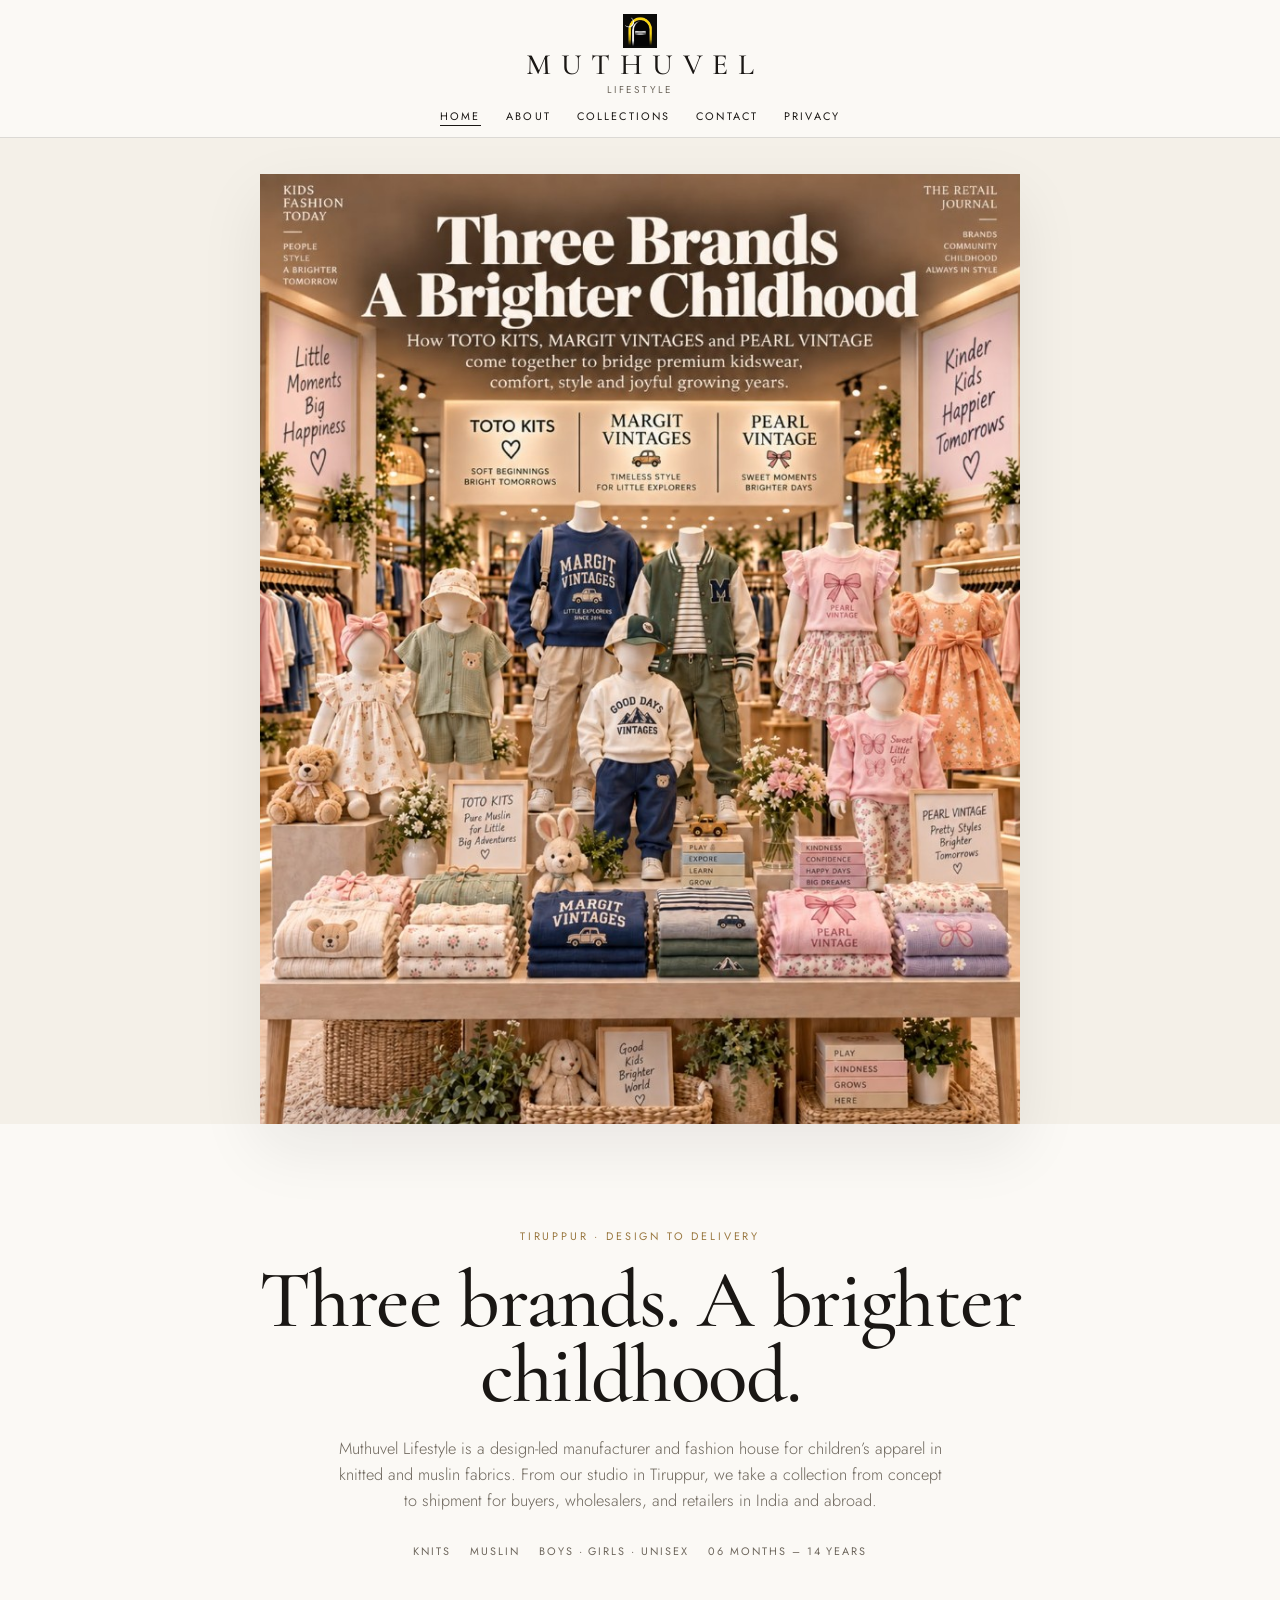
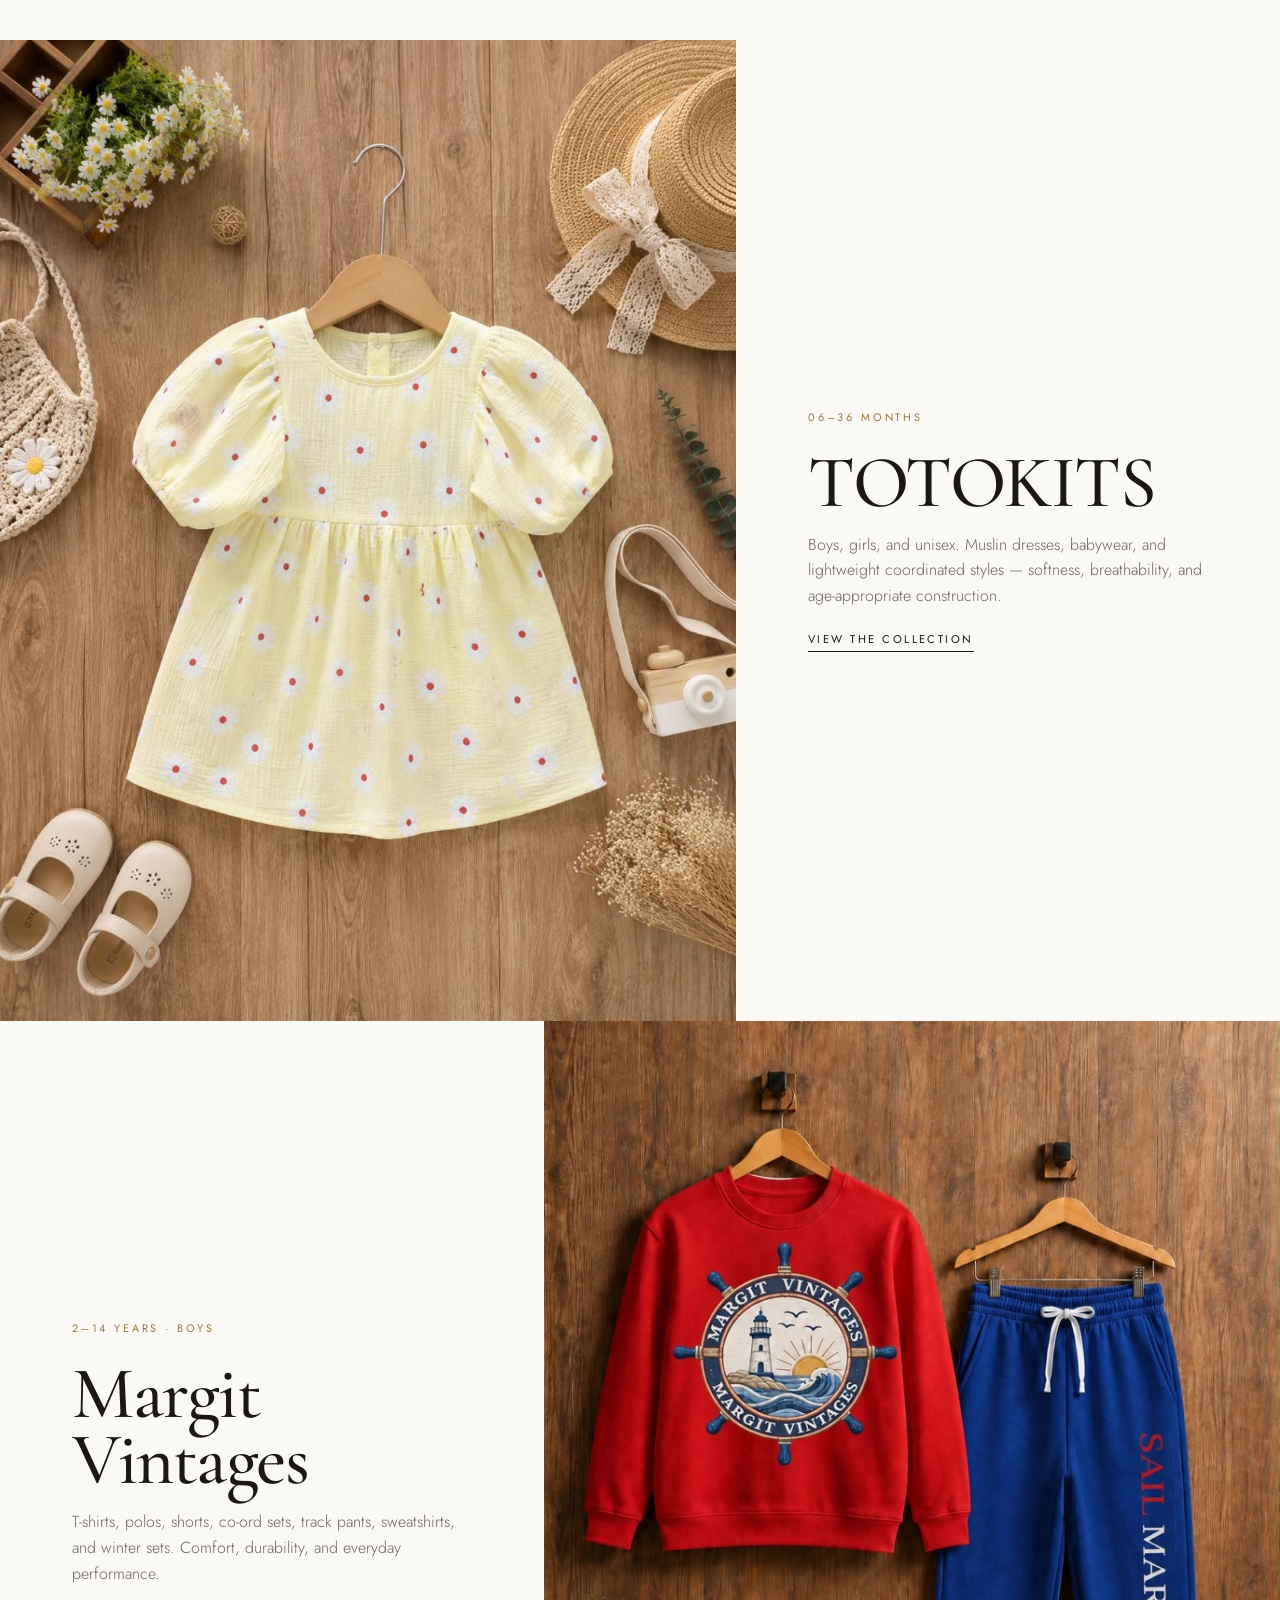
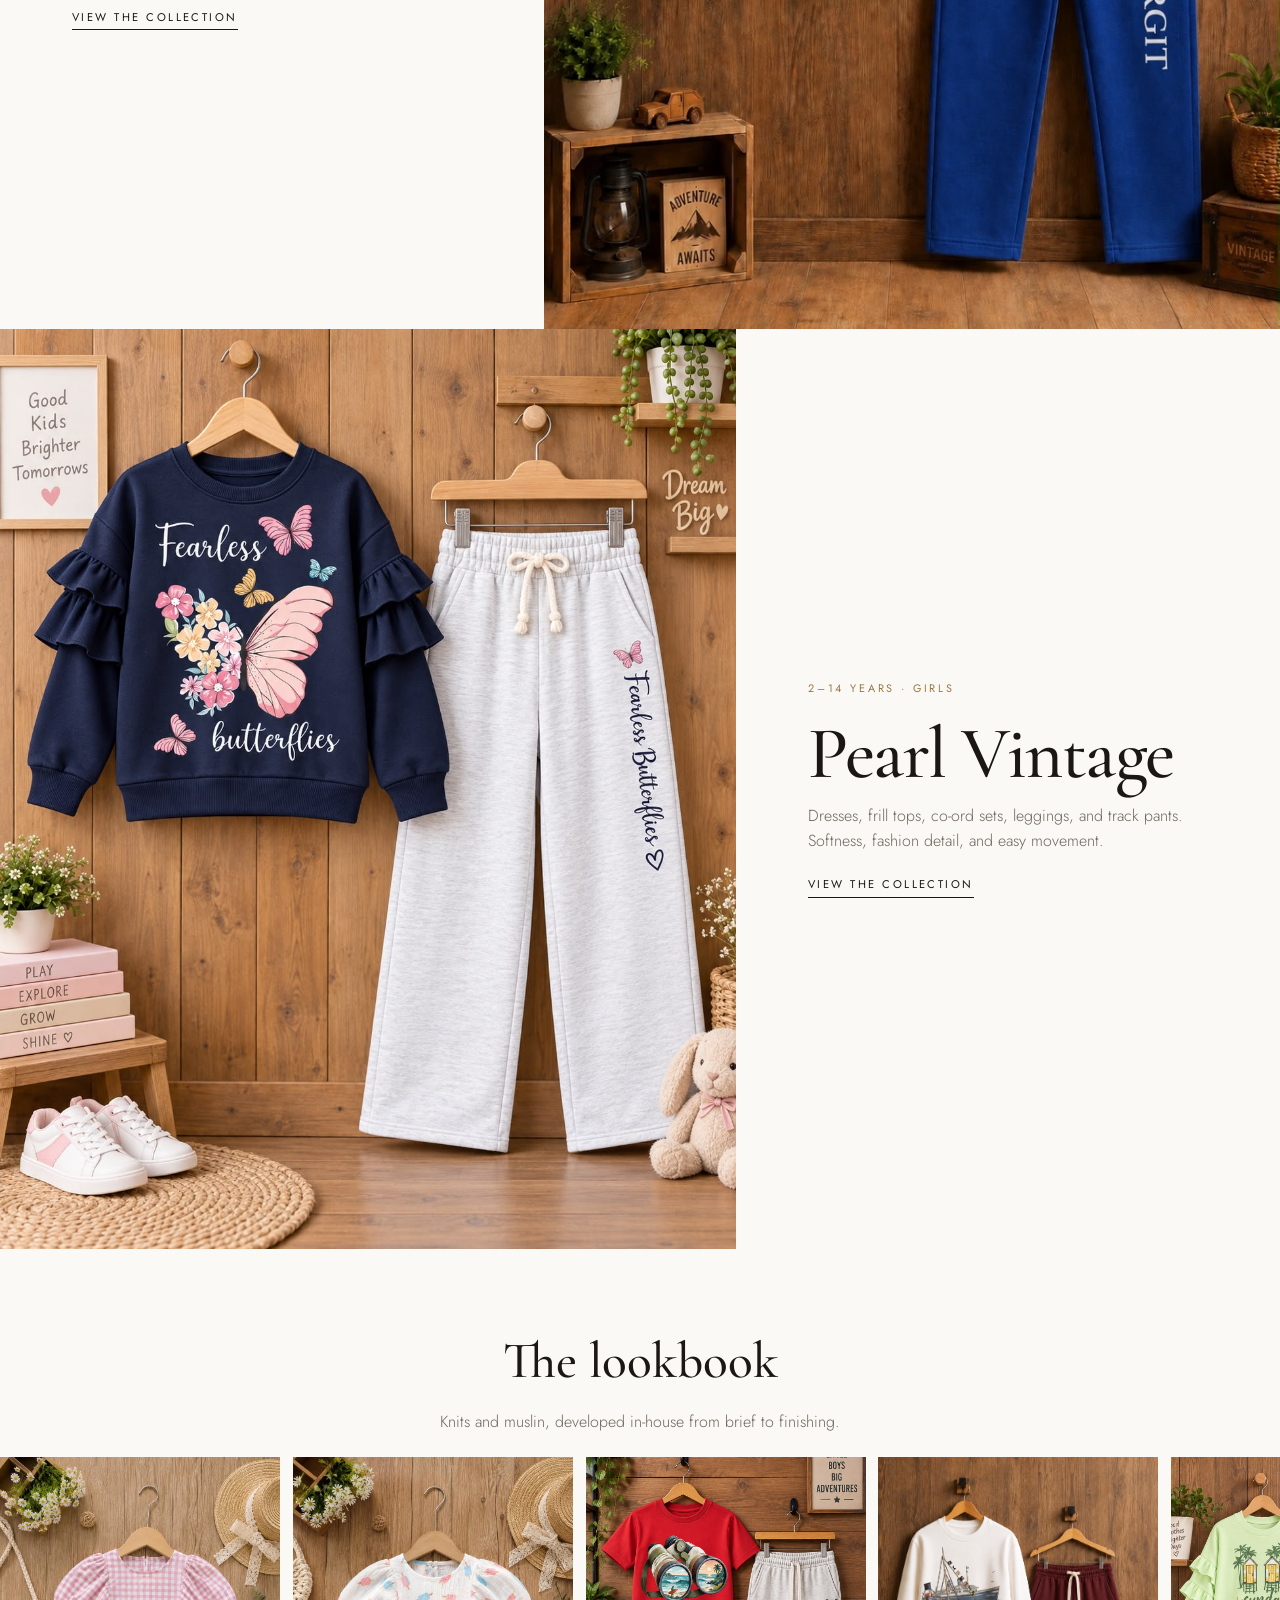
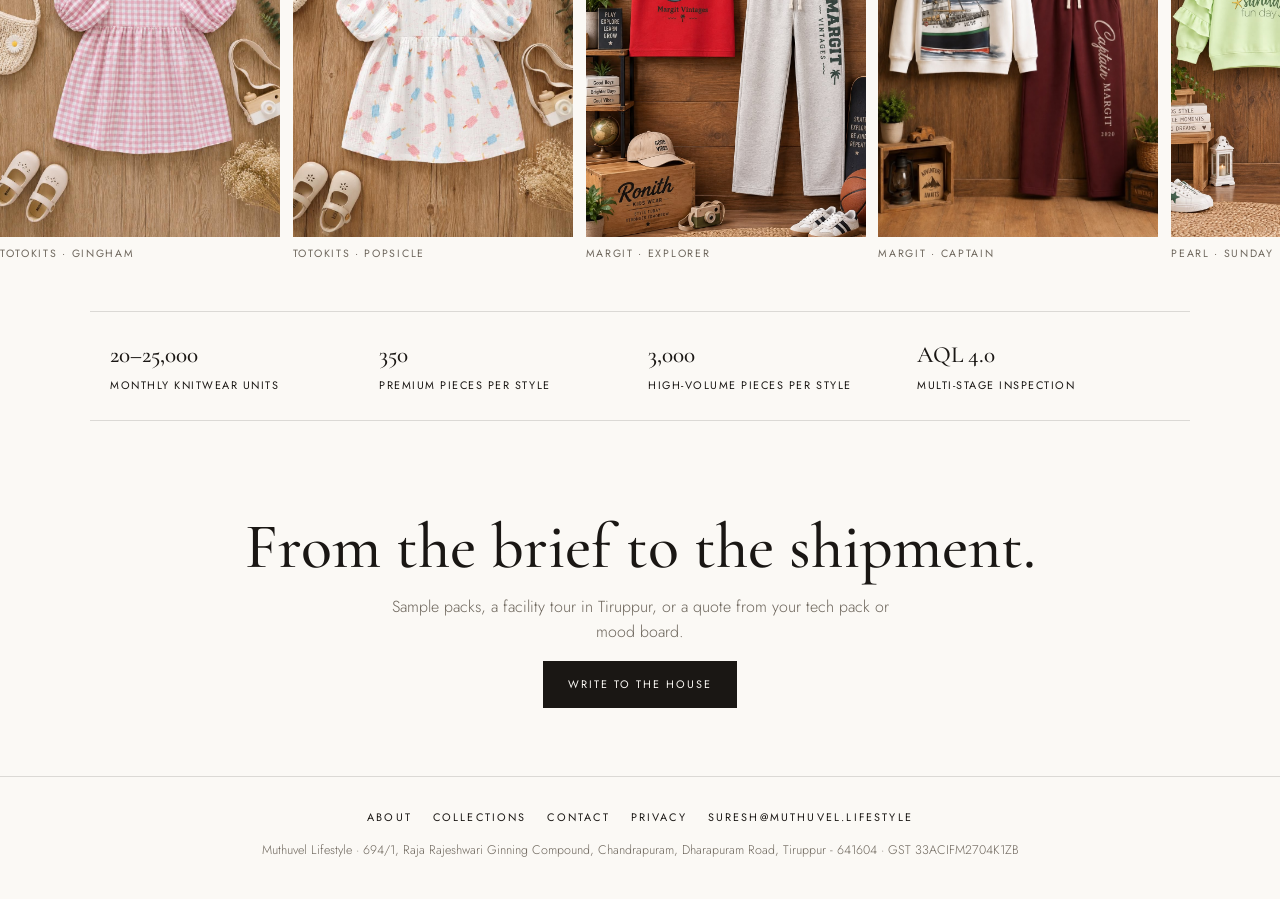
==== index.html @ 014ad710 "Website Creation Stage 1" ====
<!DOCTYPE html>
<html lang="en">
<head>
  <meta charset="UTF-8">
  <meta name="viewport" content="width=device-width, initial-scale=1.0">
  <meta name="description" content="Muthuvel Lifestyle — children’s apparel design and manufacturing in Tiruppur. TOTOKITS, Margit Vintages, and Pearl Vintage.">
  <title>Muthuvel Lifestyle | Children’s Apparel</title>
  <link rel="icon" href="assets/images/logo.jpeg">
  <link rel="preconnect" href="https://fonts.googleapis.com">
  <link rel="preconnect" href="https://fonts.gstatic.com" crossorigin>
  <link href="https://fonts.googleapis.com/css2?family=Cormorant+Garamond:ital,wght@0,500;0,600;1,500&family=Jost:wght@300;400;500&display=swap" rel="stylesheet">
  <link rel="stylesheet" href="css/style.css">
</head>
<body>
  <header class="site-header">
    <button class="menu-toggle" aria-label="Open menu" aria-expanded="false">
      <span></span><span></span><span></span>
    </button>
    <a href="index.html" class="wordmark">
      <img class="logo-mark" src="assets/images/logo.jpeg" alt="">
      <span class="wordmark-name">Muthuvel</span>
      <span class="wordmark-sub">Lifestyle</span>
    </a>
    <nav class="nav-desktop" aria-label="Main navigation">
      <a href="index.html" class="active">Home</a>
      <a href="about.html">About</a>
      <a href="products.html">Collections</a>
      <a href="contact.html">Contact</a>
      <a href="privacy-policy.html">Privacy</a>
    </nav>
    <nav class="nav-mobile" aria-label="Mobile navigation">
      <a href="index.html" class="active">Home</a>
      <a href="about.html">About</a>
      <a href="products.html">Collections</a>
      <a href="contact.html">Contact</a>
      <a href="privacy-policy.html">Privacy</a>
    </nav>
  </header>

  <main>
    <figure class="campaign">
      <img src="assets/images/campaign.jpg" alt="Three brands, a brighter childhood: TOTOKITS, Margit Vintages, and Pearl Vintage displayed together.">
    </figure>

    <section class="manifesto">
      <span class="eyebrow">Tiruppur · Design to delivery</span>
      <h1>Three brands. A brighter childhood.</h1>
      <p>Muthuvel Lifestyle is a design-led manufacturer and fashion house for children’s apparel in knitted and muslin fabrics. From our studio in Tiruppur, we take a collection from concept to shipment for buyers, wholesalers, and retailers in India and abroad.</p>
      <div class="pills">
        <span>Knits</span>
        <span>Muslin</span>
        <span>Boys · Girls · Unisex</span>
        <span>06 months – 14 years</span>
      </div>
    </section>

    <section class="chapter">
      <div class="chapter-media">
        <img src="assets/images/totokits-daisy.jpg" alt="Yellow muslin baby dress with a daisy print.">
      </div>
      <div class="chapter-copy">
        <span class="eyebrow">06–36 months</span>
        <h2>TOTOKITS</h2>
        <p>Boys, girls, and unisex. Muslin dresses, babywear, and lightweight coordinated styles — softness, breathability, and age-appropriate construction.</p>
        <a class="text-link" href="products.html#totokits">View the collection</a>
      </div>
    </section>

    <section class="chapter reverse">
      <div class="chapter-media">
        <img src="assets/images/margit-sail.jpg" alt="Red Margit Vintages sweatshirt with a ship’s wheel and blue track pants.">
      </div>
      <div class="chapter-copy">
        <span class="eyebrow">2–14 years · Boys</span>
        <h2>Margit Vintages</h2>
        <p>T-shirts, polos, shorts, co-ord sets, track pants, sweatshirts, and winter sets. Comfort, durability, and everyday performance.</p>
        <a class="text-link" href="products.html#margit">View the collection</a>
      </div>
    </section>

    <section class="chapter">
      <div class="chapter-media">
        <img src="assets/images/pearl-butterflies.jpg" alt="Navy girls’ sweatshirt with butterflies and grey wide-leg pants.">
      </div>
      <div class="chapter-copy">
        <span class="eyebrow">2–14 years · Girls</span>
        <h2>Pearl Vintage</h2>
        <p>Dresses, frill tops, co-ord sets, leggings, and track pants. Softness, fashion detail, and easy movement.</p>
        <a class="text-link" href="products.html#pearl">View the collection</a>
      </div>
    </section>

    <section>
      <div class="section-label">
        <h2>The lookbook</h2>
        <p>Knits and muslin, developed in-house from brief to finishing.</p>
      </div>
      <div class="film" tabindex="0" aria-label="Lookbook, scroll sideways">
        <figure>
          <img src="assets/images/totokits-gingham.jpg" alt="Pink gingham muslin baby dress">
          <figcaption>TOTOKITS · Gingham</figcaption>
        </figure>
        <figure>
          <img src="assets/images/totokits-popsicle.jpg" alt="White muslin dress with a popsicle print">
          <figcaption>TOTOKITS · Popsicle</figcaption>
        </figure>
        <figure>
          <img src="assets/images/margit-explorer.jpg" alt="Red explorer T-shirt and grey track pants">
          <figcaption>Margit · Explorer</figcaption>
        </figure>
        <figure>
          <img src="assets/images/margit-captain.jpg" alt="White ship sweatshirt and maroon track pants">
          <figcaption>Margit · Captain</figcaption>
        </figure>
        <figure>
          <img src="assets/images/pearl-sunday.jpg" alt="Mint sweatshirt and forest green pants">
          <figcaption>Pearl · Sunday</figcaption>
        </figure>
        <figure>
          <img src="assets/images/pearl-balloon.jpg" alt="Light blue balloon sweatshirt and pink pants">
          <figcaption>Pearl · Follow Your Heart</figcaption>
        </figure>
        <figure>
          <img src="assets/images/margit-rider.jpg" alt="Navy horse sweatshirt and tan track pants">
          <figcaption>Margit · Rider</figcaption>
        </figure>
        <figure>
          <img src="assets/images/pearl-strawberry.jpg" alt="Lilac strawberry sweatshirt and purple pants">
          <figcaption>Pearl · Strawberry Cream</figcaption>
        </figure>
      </div>
    </section>

    <section class="spec-bar" aria-label="Buyer specifications">
      <div><strong>20–25,000</strong> Monthly knitwear units</div>
      <div><strong>350</strong> Premium pieces per style</div>
      <div><strong>3,000</strong> High-volume pieces per style</div>
      <div><strong>AQL 4.0</strong> Multi-stage inspection</div>
    </section>

    <section class="close">
      <h2>From the brief to the shipment.</h2>
      <p>Sample packs, a facility tour in Tiruppur, or a quote from your tech pack or mood board.</p>
      <a class="btn" href="contact.html">Write to the house</a>
    </section>
  </main>

  <footer class="site-footer">
    <nav class="footer-nav" aria-label="Footer">
      <a href="about.html">About</a>
      <a href="products.html">Collections</a>
      <a href="contact.html">Contact</a>
      <a href="privacy-policy.html">Privacy</a>
      <a href="mailto:suresh@muthuvel.lifestyle">suresh@muthuvel.lifestyle</a>
    </nav>
    <p>Muthuvel Lifestyle · 694/1, Raja Rajeshwari Ginning Compound, Chandrapuram, Dharapuram Road, Tiruppur - 641604 · GST 33ACIFM2704K1ZB</p>
  </footer>
  <script src="js/main.js"></script>
</body>
</html>
---- css/style.css ----
:root {
  --paper: #f4f0e8;
  --white: #fbf9f5;
  --ink: #1a1714;
  --muted: #6d665c;
  --line: rgba(26, 23, 20, 0.14);
  --gold: #9a7840;
  --serif: "Cormorant Garamond", "Times New Roman", serif;
  --sans: "Jost", system-ui, sans-serif;
}

*,
*::before,
*::after {
  box-sizing: border-box;
  margin: 0;
  padding: 0;
}

html {
  scroll-behavior: smooth;
}

body {
  font-family: var(--sans);
  background: var(--white);
  color: var(--ink);
  line-height: 1.6;
  font-weight: 400;
  -webkit-font-smoothing: antialiased;
}

img {
  max-width: 100%;
  height: auto;
  display: block;
}

a {
  color: inherit;
  text-decoration: none;
}

button,
input,
textarea,
select {
  font: inherit;
  color: inherit;
}

.site-header {
  position: sticky;
  top: 0;
  z-index: 40;
  background: rgba(251, 249, 245, 0.94);
  backdrop-filter: blur(12px);
  border-bottom: 1px solid var(--line);
  text-align: center;
  padding: 0.85rem 3rem 0.7rem;
}

.wordmark {
  display: inline-flex;
  flex-direction: column;
  align-items: center;
  gap: 0.15rem;
}

.logo-mark {
  width: 34px;
  height: 34px;
  object-fit: cover;
}

.wordmark-name {
  font-family: var(--serif);
  font-weight: 500;
  font-size: clamp(1.35rem, 2.4vw, 1.85rem);
  letter-spacing: 0.32em;
  text-transform: uppercase;
  line-height: 1;
  padding-left: 0.32em;
}

.wordmark-sub {
  font-size: 0.62rem;
  letter-spacing: 0.28em;
  text-transform: uppercase;
  color: var(--muted);
}

.nav-desktop {
  display: none;
  justify-content: center;
  gap: 1.6rem;
  margin-top: 0.65rem;
}

.nav-desktop a,
.nav-mobile a,
.collection-nav a,
.footer-nav a {
  font-size: 0.68rem;
  letter-spacing: 0.2em;
  text-transform: uppercase;
}

.nav-desktop a.active {
  box-shadow: inset 0 -1px 0 var(--ink);
}

.menu-toggle {
  position: absolute;
  left: 0.85rem;
  top: 1rem;
  width: 42px;
  height: 42px;
  border: 0;
  background: transparent;
  display: flex;
  flex-direction: column;
  justify-content: center;
  gap: 5px;
  cursor: pointer;
}

.menu-toggle span {
  display: block;
  width: 18px;
  height: 1px;
  background: var(--ink);
  margin: 0 auto;
}

.nav-mobile {
  display: none;
  flex-direction: column;
  gap: 0.85rem;
  padding: 0.4rem 0 0.8rem;
}

.nav-mobile.open {
  display: flex;
}

.nav-mobile a.active {
  color: var(--gold);
}

@media (min-width: 860px) {
  .nav-desktop {
    display: flex;
  }

  .menu-toggle,
  .nav-mobile {
    display: none !important;
  }
}

.campaign {
  background: var(--paper);
  display: flex;
  justify-content: center;
  padding: 2.25rem 1.25rem 0;
}

.campaign img {
  width: min(760px, 100%);
  box-shadow: 0 24px 60px rgba(26, 23, 20, 0.08);
}

.manifesto {
  max-width: 860px;
  margin: 0 auto;
  padding: 6.5rem 1.5rem 5rem;
  text-align: center;
}

.eyebrow {
  display: block;
  font-size: 0.68rem;
  letter-spacing: 0.26em;
  text-transform: uppercase;
  color: var(--gold);
  margin-bottom: 1.1rem;
}

.manifesto h1,
.page-title h1,
.chapter-copy h2,
.essay-lead,
.contact-panel h1,
.collection-title {
  font-family: var(--serif);
  font-weight: 500;
  letter-spacing: -0.02em;
}

.manifesto h1,
.page-title h1 {
  font-size: clamp(2.7rem, 6.4vw, 5.1rem);
  line-height: 0.92;
  margin-bottom: 1.4rem;
}

.manifesto p,
.page-title p {
  max-width: 38rem;
  margin: 0 auto;
  color: var(--muted);
  font-size: 1.02rem;
  font-weight: 300;
}

.pills {
  display: flex;
  flex-wrap: wrap;
  justify-content: center;
  gap: 0.7rem 1.2rem;
  margin-top: 1.8rem;
  font-size: 0.68rem;
  letter-spacing: 0.18em;
  text-transform: uppercase;
  color: var(--muted);
}

.chapter {
  display: grid;
  background: var(--paper);
}

.chapter-media img {
  width: 100%;
  height: 78vw;
  max-height: 820px;
  object-fit: cover;
}

.chapter-copy {
  display: flex;
  flex-direction: column;
  justify-content: center;
  padding: 3.2rem 1.6rem;
  background: var(--white);
}

.chapter-copy h2 {
  font-size: clamp(3rem, 6vw, 4.6rem);
  line-height: 0.9;
  margin: 0.35rem 0 1rem;
}

.chapter-copy p {
  max-width: 28rem;
  color: var(--muted);
  font-weight: 300;
  margin-bottom: 1.4rem;
}

.text-link {
  font-size: 0.7rem;
  letter-spacing: 0.22em;
  text-transform: uppercase;
  border-bottom: 1px solid var(--ink);
  align-self: flex-start;
  padding-bottom: 0.15rem;
}

@media (min-width: 960px) {
  .chapter {
    grid-template-columns: 1.15fr 0.85fr;
    min-height: 88vh;
  }

  .chapter.reverse {
    grid-template-columns: 0.85fr 1.15fr;
  }

  .chapter.reverse .chapter-copy {
    order: -1;
  }

  .chapter-media img {
    height: 100%;
    min-height: 88vh;
    max-height: none;
  }

  .chapter-copy {
    padding: 4rem 4.5rem;
  }
}

.section-label {
  text-align: center;
  padding: 4.5rem 1.25rem 1.4rem;
}

.section-label h2 {
  font-family: var(--serif);
  font-weight: 500;
  font-size: clamp(2.2rem, 4vw, 3.2rem);
}

.section-label p {
  color: var(--muted);
  font-weight: 300;
  margin-top: 0.4rem;
}

.film {
  display: flex;
  gap: 0.8rem;
  overflow-x: auto;
  padding: 0 1.25rem 3rem;
  scroll-snap-type: x mandatory;
}

.film figure {
  flex: 0 0 auto;
  scroll-snap-align: start;
  width: min(280px, 72vw);
}

.film img {
  width: 100%;
  height: 380px;
  object-fit: cover;
}

.film figcaption,
.look figcaption {
  margin-top: 0.55rem;
  font-size: 0.66rem;
  letter-spacing: 0.16em;
  text-transform: uppercase;
  color: var(--muted);
}

.spec-bar {
  display: grid;
  grid-template-columns: 1fr 1fr;
  gap: 1.2rem 1rem;
  margin: 1rem 1.25rem 0;
  padding: 1.4rem 0;
  border-top: 1px solid var(--line);
  border-bottom: 1px solid var(--line);
}

.spec-bar div {
  font-size: 0.68rem;
  letter-spacing: 0.14em;
  text-transform: uppercase;
}

.spec-bar strong {
  display: block;
  font-family: var(--serif);
  font-size: 1.45rem;
  font-weight: 500;
  letter-spacing: 0;
  text-transform: none;
  margin-bottom: 0.15rem;
}

@media (min-width: 800px) {
  .spec-bar {
    grid-template-columns: repeat(4, 1fr);
    margin: 0 auto;
    max-width: 1100px;
    padding: 1.6rem 1.25rem;
  }
}

.close {
  text-align: center;
  padding: 6rem 1.5rem 5rem;
}

.close h2 {
  font-family: var(--serif);
  font-weight: 500;
  font-size: clamp(2.6rem, 5vw, 4.2rem);
  line-height: 0.95;
  margin-bottom: 1rem;
}

.close p {
  color: var(--muted);
  font-weight: 300;
  max-width: 32rem;
  margin: 0 auto 1.6rem;
}

.page-title {
  text-align: center;
  padding: 5rem 1.5rem 2.5rem;
  max-width: 760px;
  margin: 0 auto;
}

.collection-nav {
  position: sticky;
  top: 104px;
  z-index: 20;
  display: flex;
  justify-content: center;
  flex-wrap: wrap;
  gap: 0.8rem 1.5rem;
  padding: 0.85rem 1rem;
  background: rgba(251, 249, 245, 0.94);
  border-bottom: 1px solid var(--line);
}

@media (min-width: 860px) {
  .collection-nav {
    top: 138px;
  }
}

.collection {
  max-width: 1180px;
  margin: 0 auto;
  padding: 4.5rem 1.25rem 1rem;
}

.collection-title {
  font-size: clamp(3rem, 7vw, 5.5rem);
  line-height: 0.88;
  margin-bottom: 0.6rem;
}

.collection-intro {
  max-width: 36rem;
  color: var(--muted);
  font-weight: 300;
  margin-bottom: 2rem;
}

.look {
  display: grid;
  gap: 2.5rem 1.25rem;
}

@media (min-width: 720px) {
  .look {
    grid-template-columns: 1fr 1fr;
  }

  .look figure:nth-child(3n) {
    grid-column: 1 / -1;
  }

  .look figure:nth-child(3n) img {
    max-height: 78vh;
    width: 100%;
    object-fit: cover;
  }
}

.look img {
  width: 100%;
  aspect-ratio: 4 / 5;
  object-fit: cover;
}

.fabric {
  max-width: 980px;
  margin: 0 auto;
  padding: 4rem 1.5rem 2rem;
  display: grid;
  gap: 2.5rem;
}

@media (min-width: 800px) {
  .fabric {
    grid-template-columns: 1fr 1fr;
    gap: 4rem;
  }
}

.fabric h3 {
  font-family: var(--serif);
  font-size: 2.2rem;
  font-weight: 500;
  margin: 0.3rem 0 0.6rem;
}

.fabric p,
.essay p,
.note {
  color: var(--muted);
  font-weight: 300;
}

.essay {
  max-width: 700px;
  margin: 0 auto;
  padding: 1rem 1.5rem 3rem;
}

.essay-lead {
  font-size: clamp(1.8rem, 3.4vw, 2.5rem);
  line-height: 1.2;
  color: var(--ink);
  margin-bottom: 1.4rem;
}

.essay p {
  font-size: 1.05rem;
  margin-bottom: 1.1rem;
}

.spread {
  max-width: 980px;
  margin: 0 auto;
  padding: 1rem 1.5rem 3rem;
  display: grid;
  gap: 2.5rem;
}

@media (min-width: 800px) {
  .spread {
    grid-template-columns: 1fr 1fr;
    gap: 4rem;
  }
}

.spread article {
  border-top: 1px solid var(--gold);
  padding-top: 1.1rem;
}

.spread h3,
.quiet-block h3 {
  font-family: var(--serif);
  font-weight: 500;
  font-size: 2rem;
  margin: 0.25rem 0 0.6rem;
}

.role,
.kicker {
  font-size: 0.66rem;
  letter-spacing: 0.2em;
  text-transform: uppercase;
  color: var(--gold);
}

.spread a,
.quiet-block a,
.policy a {
  border-bottom: 1px solid var(--line);
}

.lines {
  max-width: 860px;
  margin: 0 auto;
  padding: 0 1.5rem 3rem;
}

.lines div {
  display: grid;
  gap: 0.25rem;
  padding: 1.15rem 0;
  border-top: 1px solid var(--line);
}

.lines div:last-child {
  border-bottom: 1px solid var(--line);
}

@media (min-width: 720px) {
  .lines div {
    grid-template-columns: 0.7fr 1.1fr 1.4fr;
    gap: 1.5rem;
    align-items: baseline;
  }
}

.lines strong {
  font-weight: 500;
}

.lines span {
  color: var(--muted);
  font-weight: 300;
}

.principles {
  max-width: 860px;
  margin: 0 auto;
  padding: 0 1.5rem 4rem;
}

.principles article {
  padding: 1.3rem 0;
  border-top: 1px solid var(--line);
}

.principles h3 {
  font-family: var(--serif);
  font-size: 1.8rem;
  font-weight: 500;
}

.contact-split {
  display: grid;
  min-height: calc(100vh - 120px);
}

.contact-panel {
  background: var(--ink);
  color: var(--paper);
  padding: 3.5rem 1.6rem;
  display: flex;
  flex-direction: column;
  justify-content: flex-end;
  gap: 1.4rem;
}

.contact-panel h1 {
  font-size: clamp(3rem, 6vw, 4.8rem);
  line-height: 0.9;
}

.contact-panel p,
.contact-panel a {
  color: rgba(244, 240, 232, 0.82);
  font-weight: 300;
}

.contact-panel .person {
  margin-top: 0.8rem;
}

.contact-panel .person strong {
  display: block;
  font-weight: 500;
  color: var(--white);
}

.contact-form-wrap {
  padding: 3rem 1.4rem 4rem;
  background: var(--white);
}

@media (min-width: 960px) {
  .contact-split {
    grid-template-columns: 0.9fr 1.1fr;
  }

  .contact-panel,
  .contact-form-wrap {
    padding: 4.5rem;
  }
}

.ways {
  display: grid;
  gap: 1.2rem;
  margin-bottom: 2.2rem;
}

@media (min-width: 700px) {
  .ways {
    grid-template-columns: repeat(3, 1fr);
  }
}

.ways h3 {
  font-family: var(--serif);
  font-size: 1.45rem;
  font-weight: 500;
  margin: 0.2rem 0;
}

.ways p {
  color: var(--muted);
  font-weight: 300;
  font-size: 0.92rem;
}

.form-group {
  margin-bottom: 1.15rem;
}

.form-group label {
  display: block;
  font-size: 0.66rem;
  letter-spacing: 0.18em;
  text-transform: uppercase;
  margin-bottom: 0.3rem;
}

.form-group input,
.form-group textarea,
.form-group select {
  width: 100%;
  background: transparent;
  border: 0;
  border-bottom: 1px solid var(--line);
  border-radius: 0;
  padding: 0.65rem 0;
  outline: none;
}

.form-group textarea {
  min-height: 110px;
  resize: vertical;
}

.form-group input:focus,
.form-group textarea:focus,
.form-group select:focus {
  border-bottom-color: var(--ink);
}

.form-honeypot {
  position: absolute;
  left: -9999px;
}

.btn {
  appearance: none;
  border: 1px solid var(--ink);
  background: var(--ink);
  color: var(--white);
  padding: 0.9rem 1.5rem;
  letter-spacing: 0.18em;
  text-transform: uppercase;
  font-size: 0.68rem;
  cursor: pointer;
}

.btn:hover {
  background: transparent;
  color: var(--ink);
}

.btn-light {
  display: inline-block;
  border: 1px solid var(--paper);
  color: var(--paper);
  padding: 0.85rem 1.3rem;
  letter-spacing: 0.18em;
  text-transform: uppercase;
  font-size: 0.68rem;
}

.btn-light:hover {
  background: var(--paper);
  color: var(--ink);
}

.form-note,
.policy-updated {
  margin-top: 0.9rem;
  font-size: 0.85rem;
  color: var(--muted);
  font-weight: 300;
}

.form-status {
  padding: 0.9rem 0;
  margin-bottom: 0.8rem;
}

.form-status--success {
  color: #24532a;
}

.form-status--error {
  color: #8a2f2f;
}

.contact-form-submit:disabled {
  opacity: 0.6;
  cursor: wait;
}

.policy {
  max-width: 700px;
  margin: 0 auto;
  padding: 0 1.5rem 4rem;
}

.policy h2 {
  font-family: var(--serif);
  font-weight: 500;
  font-size: 2rem;
  margin: 2rem 0 0.5rem;
}

.policy p,
.policy li {
  color: var(--muted);
  font-weight: 300;
  margin-bottom: 0.75rem;
}

.policy ul {
  padding-left: 1.1rem;
  margin-bottom: 0.8rem;
}

.policy ul ul {
  margin: 0.35rem 0 0.2rem;
}

.policy strong {
  color: var(--ink);
  font-weight: 500;
}

.site-footer {
  border-top: 1px solid var(--line);
  padding: 2rem 1.25rem 2.4rem;
  text-align: center;
}

.footer-nav {
  display: flex;
  flex-wrap: wrap;
  justify-content: center;
  gap: 0.7rem 1.3rem;
  margin-bottom: 0.9rem;
}

.site-footer p {
  color: var(--muted);
  font-size: 0.78rem;
  font-weight: 300;
}

.center-note {
  text-align: center;
  color: var(--muted);
  font-weight: 300;
  padding: 0 1.5rem 3rem;
}
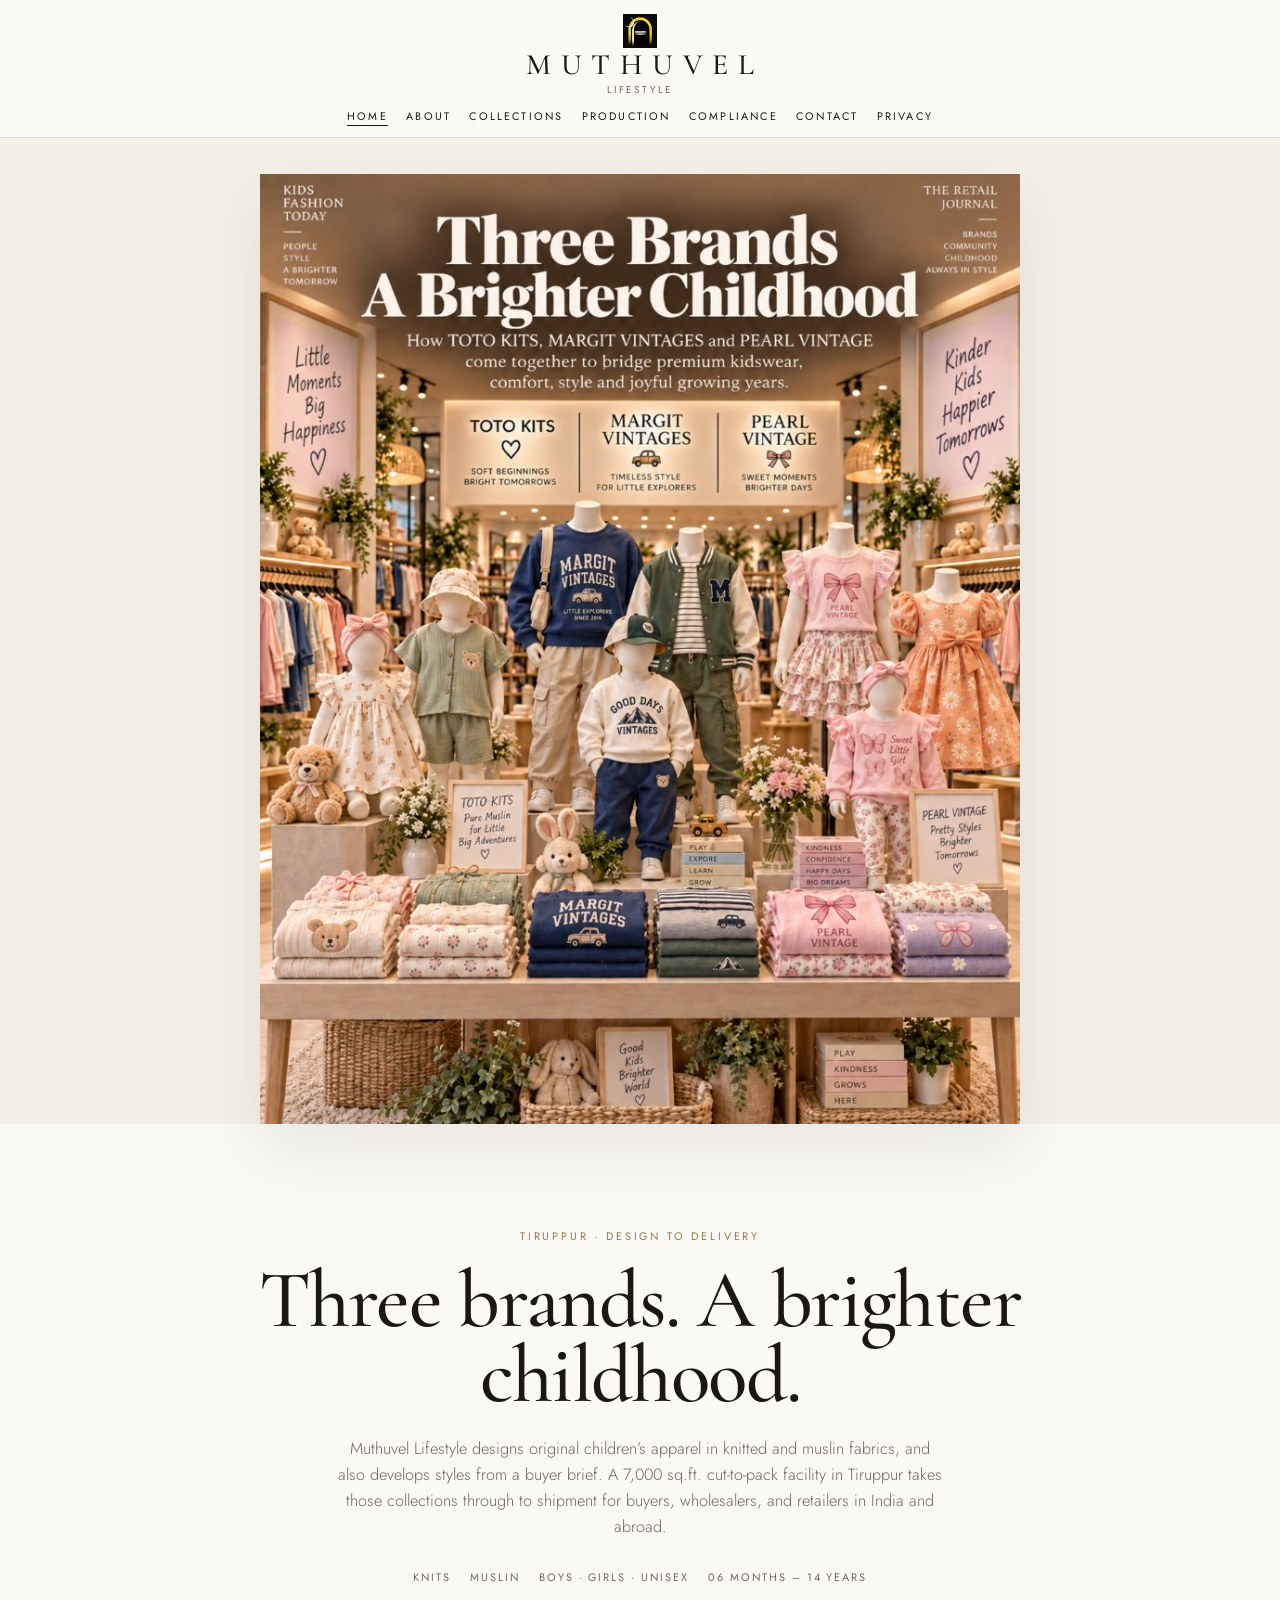
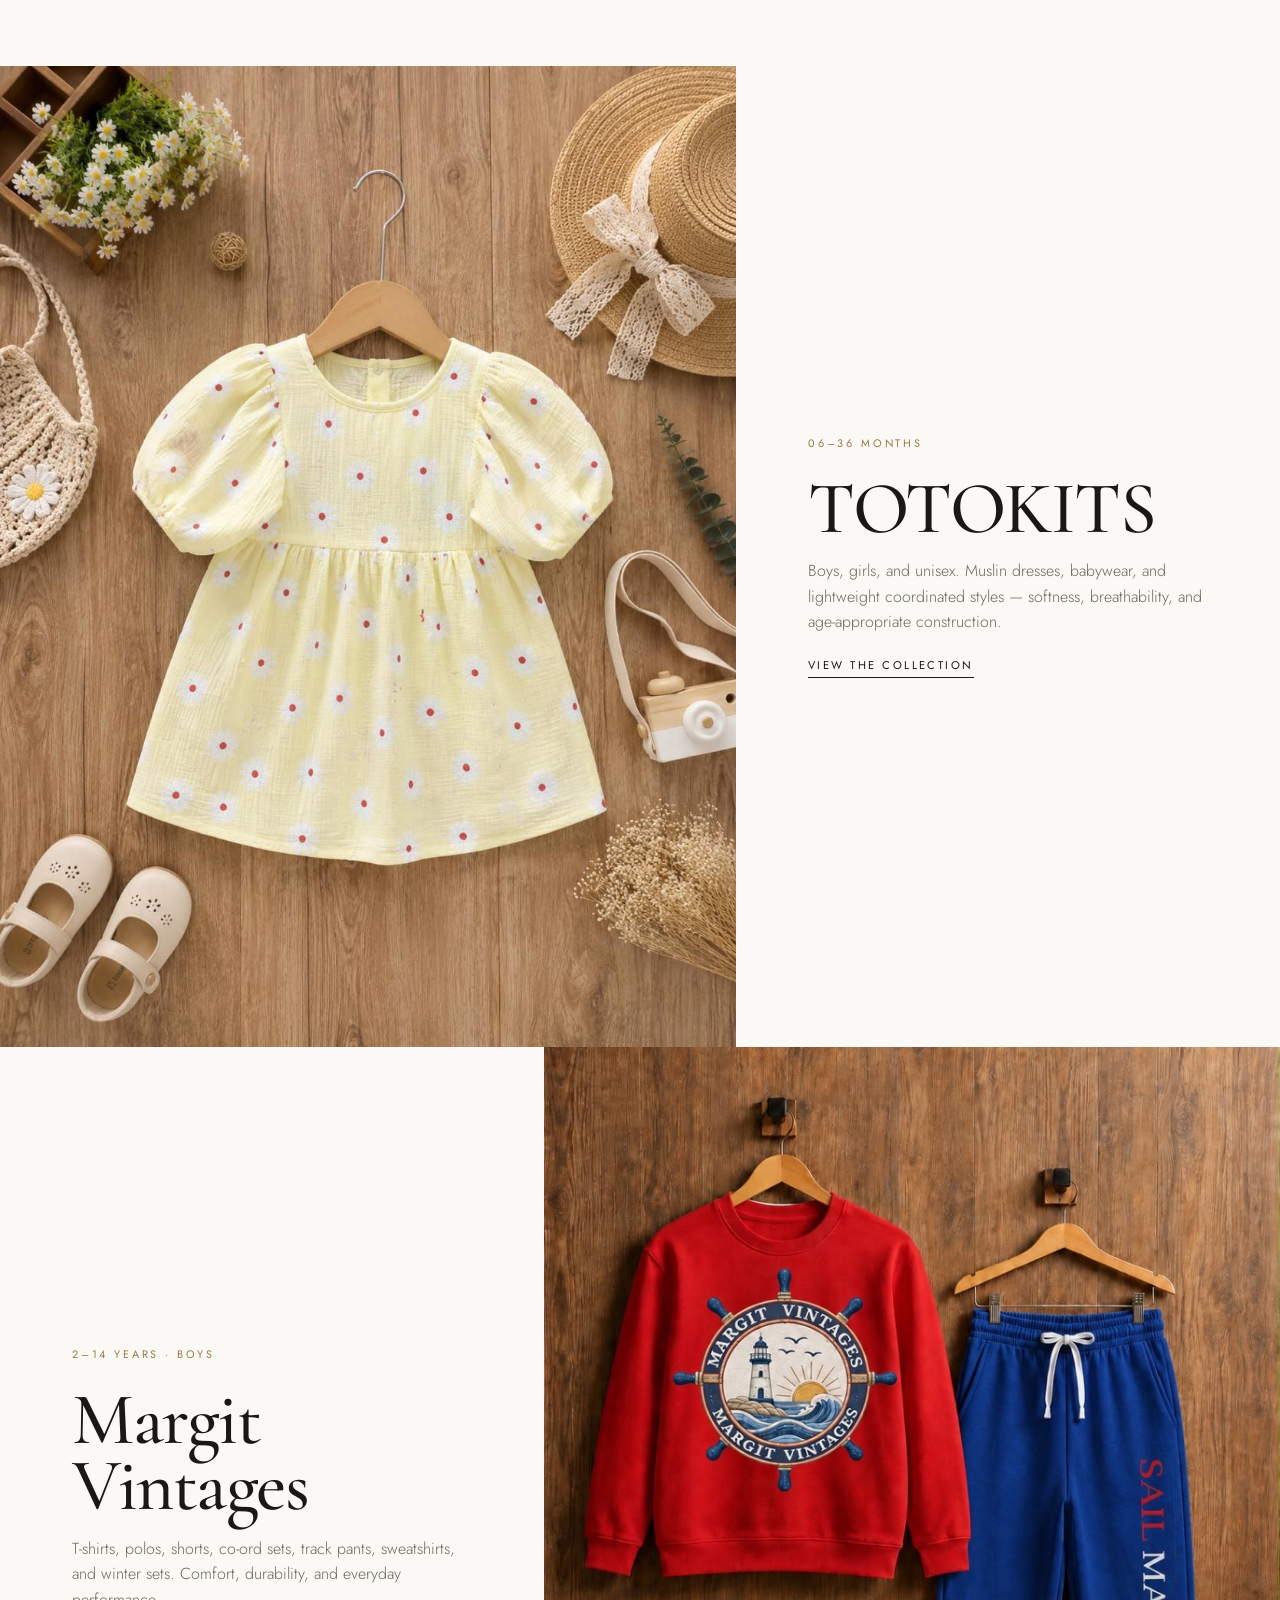
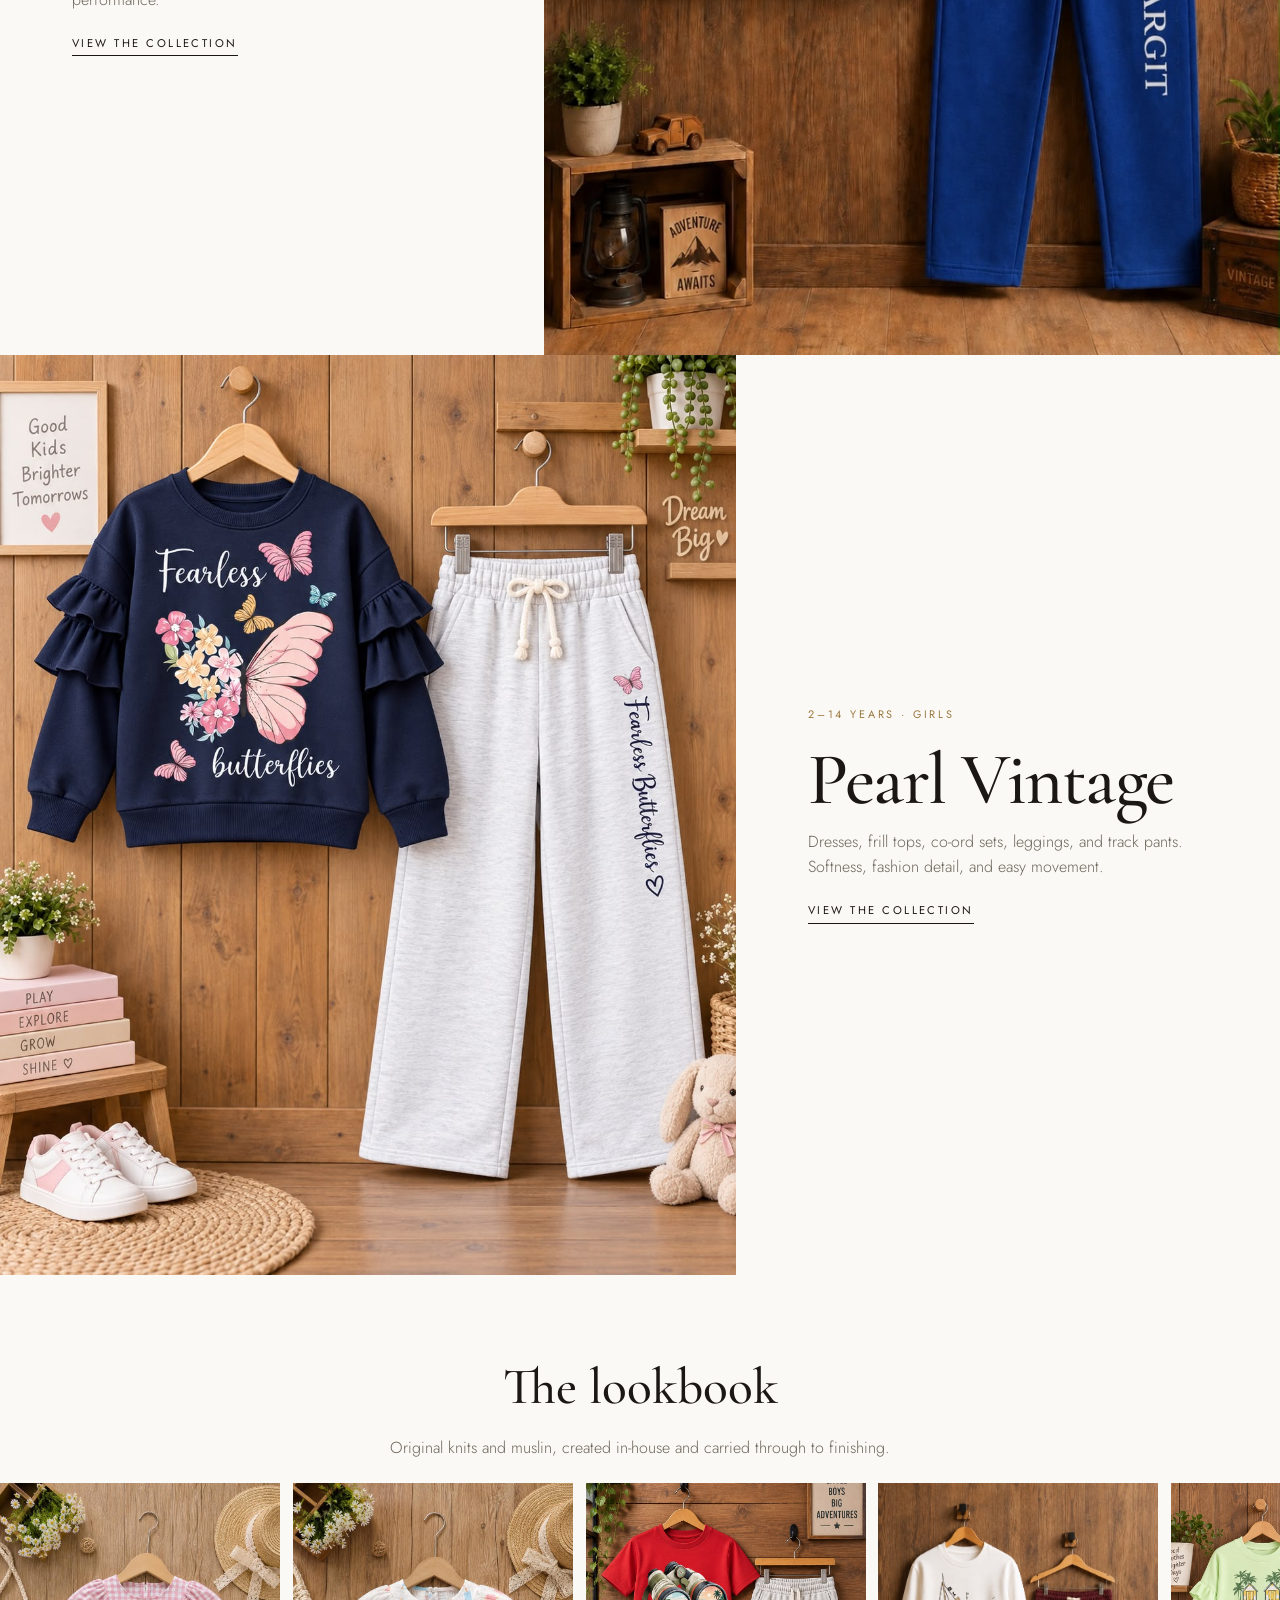
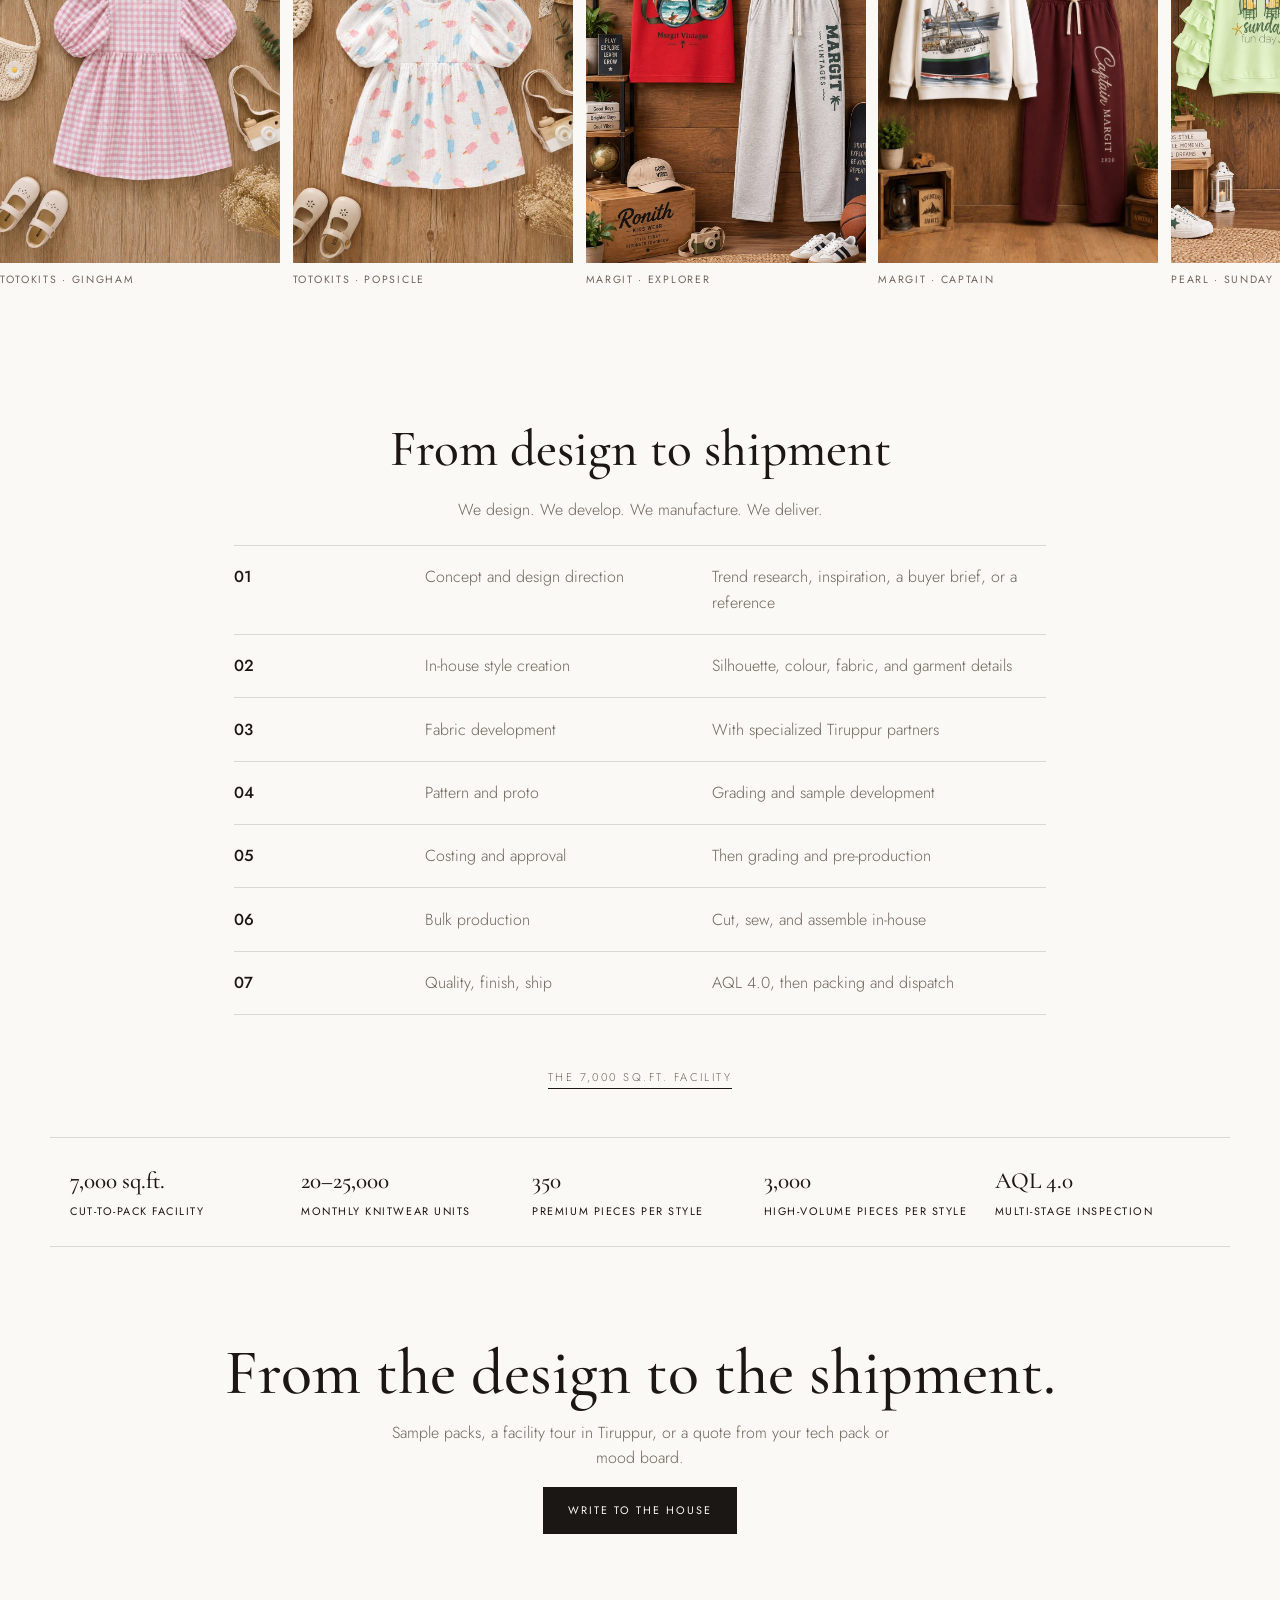
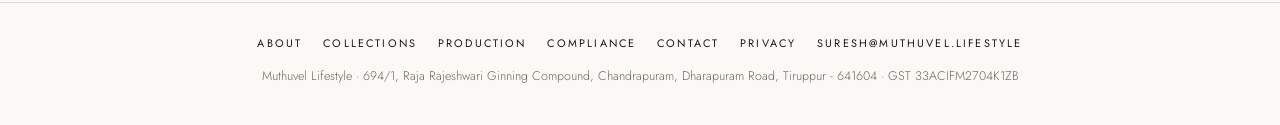
==== commit 3d06c431: "Publish production and compliance pages so the site can go live. Co-authored-by: Cursor <cursoragent" ====
--- a/index.html
+++ b/index.html
@@ -25,6 +25,8 @@
       <a href="index.html" class="active">Home</a>
       <a href="about.html">About</a>
       <a href="products.html">Collections</a>
+      <a href="production.html">Production</a>
+      <a href="compliance.html">Compliance</a>
       <a href="contact.html">Contact</a>
       <a href="privacy-policy.html">Privacy</a>
     </nav>
@@ -32,6 +34,8 @@
       <a href="index.html" class="active">Home</a>
       <a href="about.html">About</a>
       <a href="products.html">Collections</a>
+      <a href="production.html">Production</a>
+      <a href="compliance.html">Compliance</a>
       <a href="contact.html">Contact</a>
       <a href="privacy-policy.html">Privacy</a>
     </nav>
@@ -45,7 +49,7 @@
     <section class="manifesto">
       <span class="eyebrow">Tiruppur · Design to delivery</span>
       <h1>Three brands. A brighter childhood.</h1>
-      <p>Muthuvel Lifestyle is a design-led manufacturer and fashion house for children’s apparel in knitted and muslin fabrics. From our studio in Tiruppur, we take a collection from concept to shipment for buyers, wholesalers, and retailers in India and abroad.</p>
+      <p>Muthuvel Lifestyle designs original children’s apparel in knitted and muslin fabrics, and also develops styles from a buyer brief. A 7,000 sq.ft. cut-to-pack facility in Tiruppur takes those collections through to shipment for buyers, wholesalers, and retailers in India and abroad.</p>
       <div class="pills">
         <span>Knits</span>
         <span>Muslin</span>
@@ -93,7 +97,7 @@
     <section>
       <div class="section-label">
         <h2>The lookbook</h2>
-        <p>Knits and muslin, developed in-house from brief to finishing.</p>
+        <p>Original knits and muslin, created in-house and carried through to finishing.</p>
       </div>
       <div class="film" tabindex="0" aria-label="Lookbook, scroll sideways">
         <figure>
@@ -131,7 +135,23 @@
       </div>
     </section>
 
+    <section class="section-label">
+      <h2>From design to shipment</h2>
+      <p>We design. We develop. We manufacture. We deliver.</p>
+    </section>
+    <div class="lines">
+      <div><strong>01</strong><span>Concept and design direction</span><span>Trend research, inspiration, a buyer brief, or a reference</span></div>
+      <div><strong>02</strong><span>In-house style creation</span><span>Silhouette, colour, fabric, and garment details</span></div>
+      <div><strong>03</strong><span>Fabric development</span><span>With specialized Tiruppur partners</span></div>
+      <div><strong>04</strong><span>Pattern and proto</span><span>Grading and sample development</span></div>
+      <div><strong>05</strong><span>Costing and approval</span><span>Then grading and pre-production</span></div>
+      <div><strong>06</strong><span>Bulk production</span><span>Cut, sew, and assemble in-house</span></div>
+      <div><strong>07</strong><span>Quality, finish, ship</span><span>AQL 4.0, then packing and dispatch</span></div>
+    </div>
+    <p class="center-note"><a class="text-link" href="production.html">The 7,000 sq.ft. facility</a></p>
+
     <section class="spec-bar" aria-label="Buyer specifications">
+      <div><strong>7,000 sq.ft.</strong> Cut-to-pack facility</div>
       <div><strong>20–25,000</strong> Monthly knitwear units</div>
       <div><strong>350</strong> Premium pieces per style</div>
       <div><strong>3,000</strong> High-volume pieces per style</div>
@@ -139,7 +159,7 @@
     </section>
 
     <section class="close">
-      <h2>From the brief to the shipment.</h2>
+      <h2>From the design to the shipment.</h2>
       <p>Sample packs, a facility tour in Tiruppur, or a quote from your tech pack or mood board.</p>
       <a class="btn" href="contact.html">Write to the house</a>
     </section>
@@ -149,6 +169,8 @@
     <nav class="footer-nav" aria-label="Footer">
       <a href="about.html">About</a>
       <a href="products.html">Collections</a>
+      <a href="production.html">Production</a>
+      <a href="compliance.html">Compliance</a>
       <a href="contact.html">Contact</a>
       <a href="privacy-policy.html">Privacy</a>
       <a href="mailto:suresh@muthuvel.lifestyle">suresh@muthuvel.lifestyle</a>
--- a/css/style.css
+++ b/css/style.css
@@ -93,7 +93,7 @@
 .nav-desktop {
   display: none;
   justify-content: center;
-  gap: 1.6rem;
+  gap: 1.15rem;
   margin-top: 0.65rem;
 }
 
@@ -171,6 +171,10 @@
   box-shadow: 0 24px 60px rgba(26, 23, 20, 0.08);
 }
 
+.poster img {
+  width: min(980px, 100%);
+}
+
 .manifesto {
   max-width: 860px;
   margin: 0 auto;
@@ -367,9 +371,9 @@
 
 @media (min-width: 800px) {
   .spec-bar {
-    grid-template-columns: repeat(4, 1fr);
+    grid-template-columns: repeat(5, 1fr);
     margin: 0 auto;
-    max-width: 1100px;
+    max-width: 1180px;
     padding: 1.6rem 1.25rem;
   }
 }
